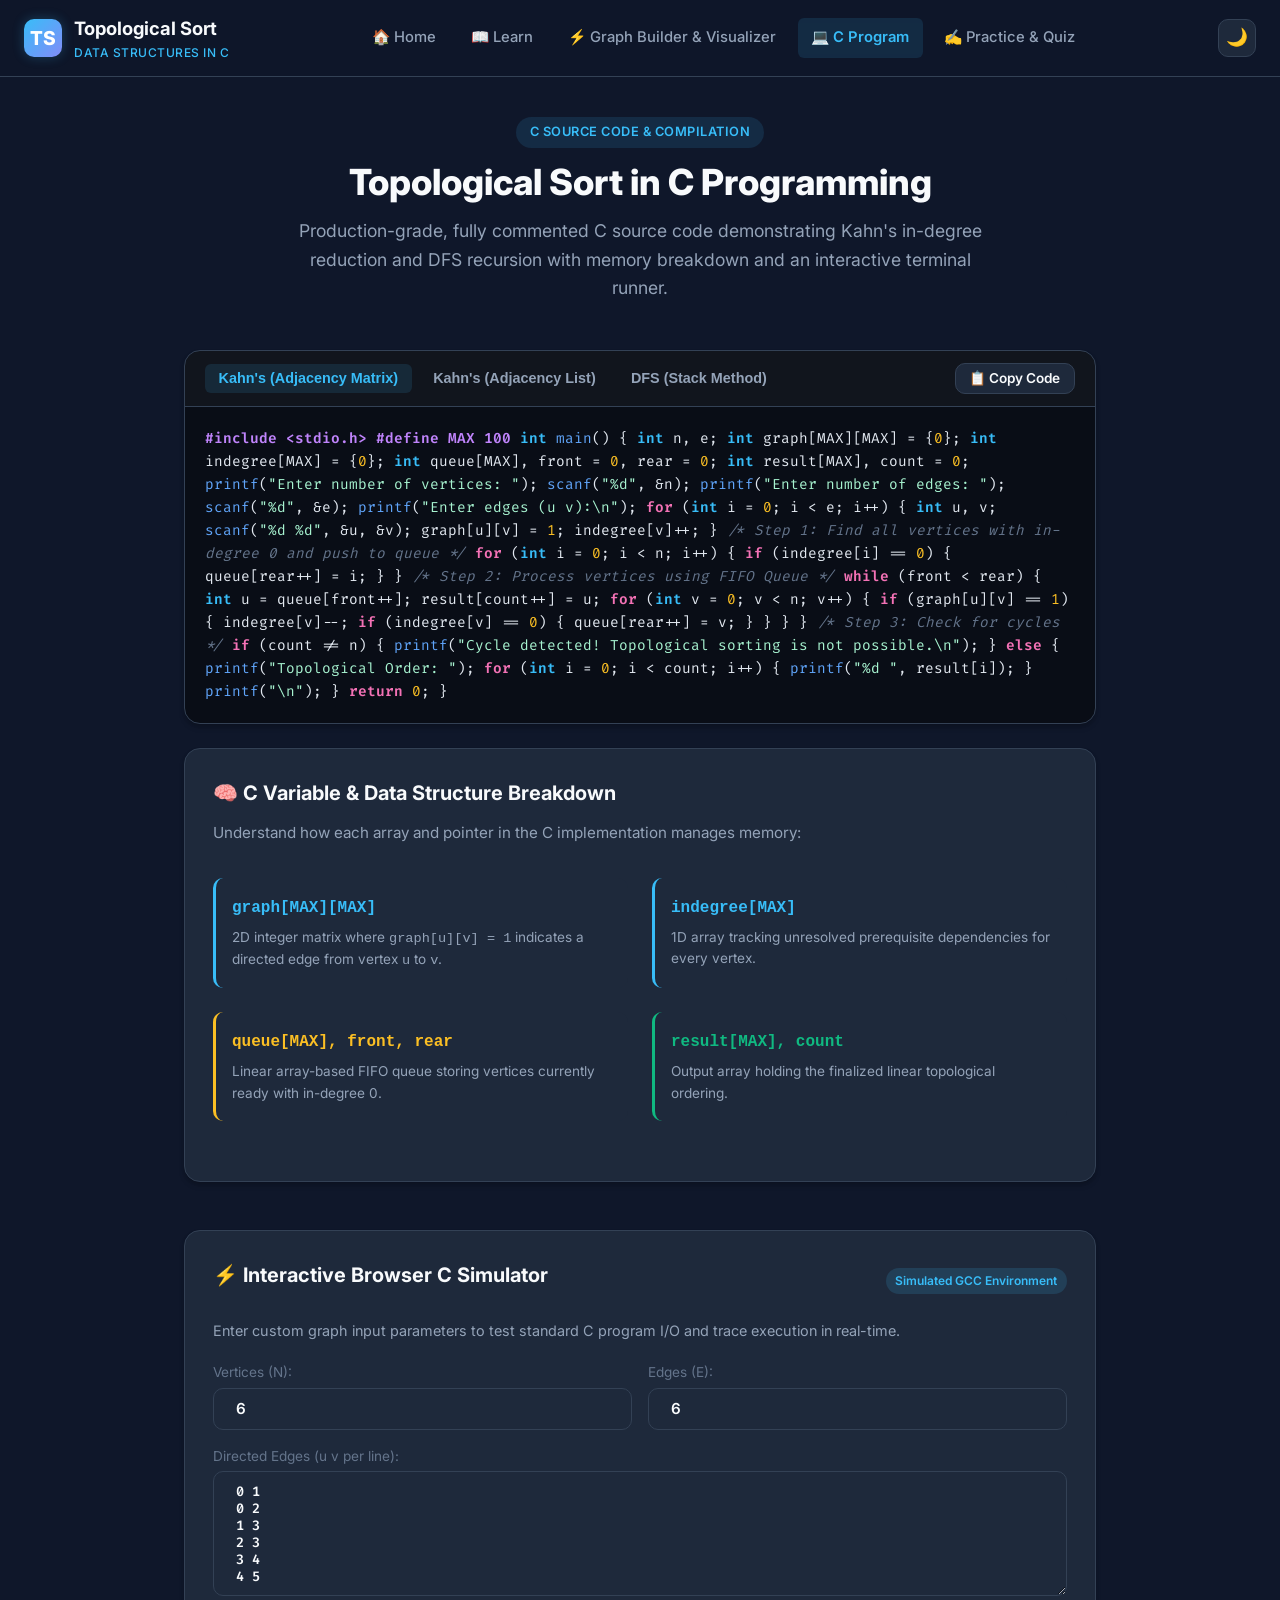
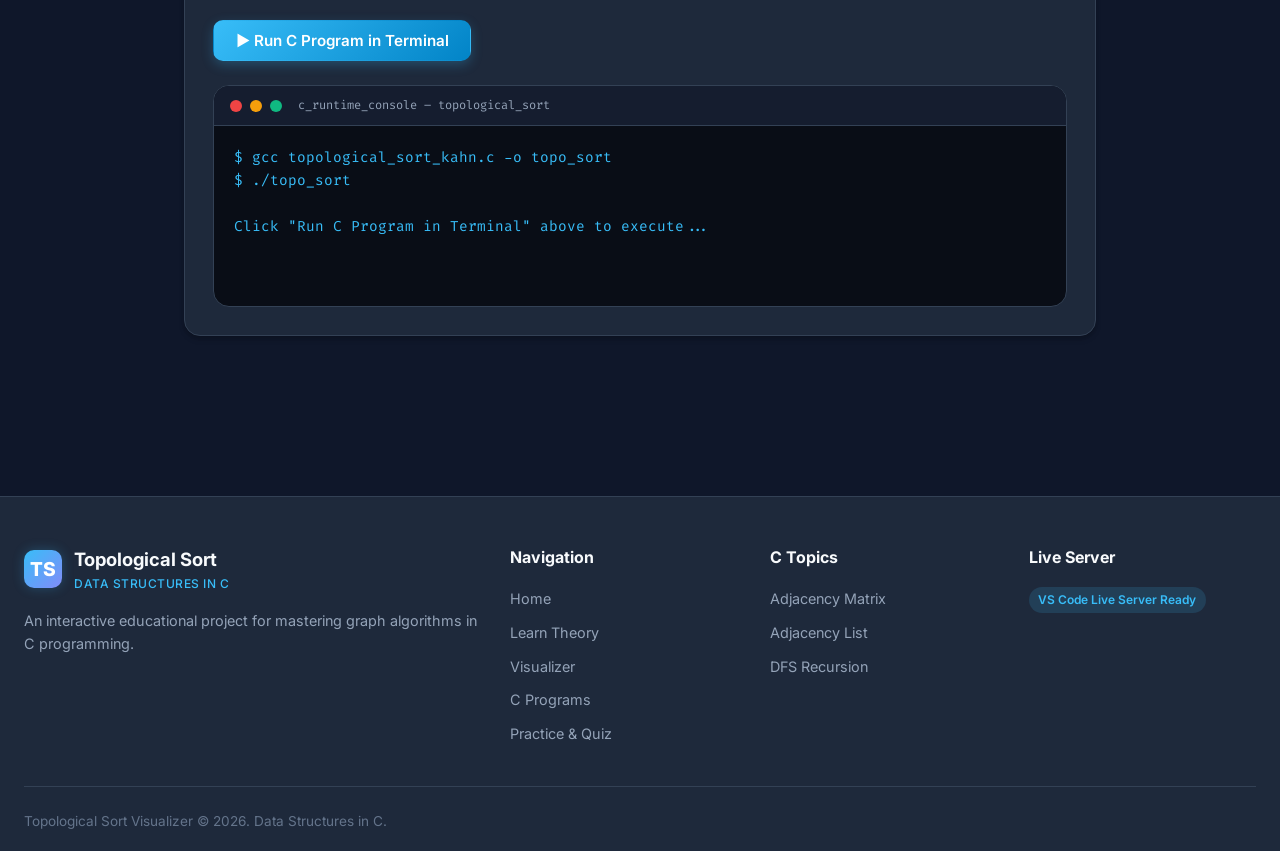
==== c-program.html @ bc1d7acd "Initial commit: Topological Sort Visualizer in C" ====
<!DOCTYPE html>
<html lang="en" data-theme="dark">
<head>
  <meta charset="UTF-8">
  <meta name="viewport" content="width=device-width, initial-scale=1.0">
  <title>C Program Implementations – Topological Sort in C</title>
  <meta name="description" content="Clean, well-commented C programs for Topological Sort using Adjacency Matrix, Adjacency List, and DFS methods with an interactive browser-based C simulator.">
  <link rel="stylesheet" href="css/style.css">
  <link rel="preconnect" href="https://fonts.googleapis.com">
  <link rel="preconnect" href="https://fonts.gstatic.com" crossorigin>
  <link href="https://fonts.googleapis.com/css2?family=Fira+Code:wght@400;600;700&family=Inter:wght@400;500;600;700;800;900&display=swap" rel="stylesheet">
</head>
<body>

  <!-- Navigation Bar -->
  <nav class="navbar">
    <div class="nav-container">
      <a href="index.html" class="brand">
        <div class="brand-icon">TS</div>
        <div class="brand-title">
          Topological Sort
          <span>Data Structures in C</span>
        </div>
      </a>

      <ul class="nav-menu">
        <li><a href="index.html" class="nav-link">🏠 Home</a></li>
        <li><a href="learn.html" class="nav-link">📖 Learn</a></li>
        <li><a href="visualizer.html" class="nav-link">⚡ Graph Builder & Visualizer</a></li>
        <li><a href="c-program.html" class="nav-link active">💻 C Program</a></li>
        <li><a href="practice.html" class="nav-link">✍️ Practice & Quiz</a></li>
      </ul>

      <div class="nav-actions">
        <button class="theme-toggle-btn" id="themeToggleBtn" title="Toggle Dark/Light Mode">
          <span id="themeIcon">🌙</span>
        </button>
        <button class="mobile-toggle" aria-label="Toggle Mobile Menu">☰</button>
      </div>
    </div>
  </nav>

  <main class="container-narrow">

    <!-- Page Header -->
    <div class="section-header">
      <span class="section-tag">C Source Code & Compilation</span>
      <h1 class="section-title">Topological Sort in C Programming</h1>
      <p class="section-subtitle">
        Production-grade, fully commented C source code demonstrating Kahn's in-degree reduction and DFS recursion with memory breakdown and an interactive terminal runner.
      </p>
    </div>

    <!-- Code Viewer Card -->
    <div class="code-container" id="cCodeViewer">
      <div class="code-header">
        <div style="display: flex; gap: 0.5rem;">
          <button class="code-tab-btn active" data-tab="tab-kahns-matrix">Kahn's (Adjacency Matrix)</button>
          <button class="code-tab-btn" data-tab="tab-kahns-list">Kahn's (Adjacency List)</button>
          <button class="code-tab-btn" data-tab="tab-dfs">DFS (Stack Method)</button>
        </div>
        <button class="btn btn-secondary btn-sm" id="btnCopyCode">📋 Copy Code</button>
      </div>

      <!-- Tab 1: Kahn's Algorithm Adjacency Matrix -->
      <div class="code-tab-panel code-body" id="tab-kahns-matrix">
<span class="c-preprocessor">#include &lt;stdio.h&gt;</span>

<span class="c-preprocessor">#define MAX 100</span>

<span class="c-type">int</span> <span class="c-func">main</span>()
{
    <span class="c-type">int</span> n, e;
    <span class="c-type">int</span> graph[MAX][MAX] = {<span class="c-number">0</span>};
    <span class="c-type">int</span> indegree[MAX] = {<span class="c-number">0</span>};
    <span class="c-type">int</span> queue[MAX], front = <span class="c-number">0</span>, rear = <span class="c-number">0</span>;
    <span class="c-type">int</span> result[MAX], count = <span class="c-number">0</span>;

    <span class="c-func">printf</span>(<span class="c-string">"Enter number of vertices: "</span>);
    <span class="c-func">scanf</span>(<span class="c-string">"%d"</span>, &amp;n);

    <span class="c-func">printf</span>(<span class="c-string">"Enter number of edges: "</span>);
    <span class="c-func">scanf</span>(<span class="c-string">"%d"</span>, &amp;e);

    <span class="c-func">printf</span>(<span class="c-string">"Enter edges (u v):\n"</span>);

    <span class="c-keyword">for</span> (<span class="c-type">int</span> i = <span class="c-number">0</span>; i &lt; e; i++)
    {
        <span class="c-type">int</span> u, v;
        <span class="c-func">scanf</span>(<span class="c-string">"%d %d"</span>, &amp;u, &amp;v);

        graph[u][v] = <span class="c-number">1</span>;
        indegree[v]++;
    }

    <span class="c-comment">/* Step 1: Find all vertices with in-degree 0 and push to queue */</span>
    <span class="c-keyword">for</span> (<span class="c-type">int</span> i = <span class="c-number">0</span>; i &lt; n; i++)
    {
        <span class="c-keyword">if</span> (indegree[i] == <span class="c-number">0</span>)
        {
            queue[rear++] = i;
        }
    }

    <span class="c-comment">/* Step 2: Process vertices using FIFO Queue */</span>
    <span class="c-keyword">while</span> (front &lt; rear)
    {
        <span class="c-type">int</span> u = queue[front++];
        result[count++] = u;

        <span class="c-keyword">for</span> (<span class="c-type">int</span> v = <span class="c-number">0</span>; v &lt; n; v++)
        {
            <span class="c-keyword">if</span> (graph[u][v] == <span class="c-number">1</span>)
            {
                indegree[v]--;

                <span class="c-keyword">if</span> (indegree[v] == <span class="c-number">0</span>)
                {
                    queue[rear++] = v;
                }
            }
        }
    }

    <span class="c-comment">/* Step 3: Check for cycles */</span>
    <span class="c-keyword">if</span> (count != n)
    {
        <span class="c-func">printf</span>(<span class="c-string">"Cycle detected! Topological sorting is not possible.\n"</span>);
    }
    <span class="c-keyword">else</span>
    {
        <span class="c-func">printf</span>(<span class="c-string">"Topological Order: "</span>);

        <span class="c-keyword">for</span> (<span class="c-type">int</span> i = <span class="c-number">0</span>; i &lt; count; i++)
        {
            <span class="c-func">printf</span>(<span class="c-string">"%d "</span>, result[i]);
        }

        <span class="c-func">printf</span>(<span class="c-string">"\n"</span>);
    }

    <span class="c-keyword">return</span> <span class="c-number">0</span>;
}
      </div>

      <!-- Tab 2: Kahn's Algorithm Adjacency List -->
      <div class="code-tab-panel code-body" id="tab-kahns-list" style="display: none;">
<span class="c-preprocessor">#include &lt;stdio.h&gt;</span>
<span class="c-preprocessor">#include &lt;stdlib.h&gt;</span>

<span class="c-keyword">struct</span> Node {
    <span class="c-type">int</span> dest;
    <span class="c-keyword">struct</span> Node* next;
};

<span class="c-keyword">struct</span> Graph {
    <span class="c-type">int</span> V;
    <span class="c-keyword">struct</span> Node** adjLists;
    <span class="c-type">int</span>* indegree;
};

<span class="c-keyword">struct</span> Node* <span class="c-func">createNode</span>(<span class="c-type">int</span> v) {
    <span class="c-keyword">struct</span> Node* newNode = <span class="c-func">malloc</span>(<span class="c-keyword">sizeof</span>(<span class="c-keyword">struct</span> Node));
    newNode-&gt;dest = v;
    newNode-&gt;next = NULL;
    <span class="c-keyword">return</span> newNode;
}

<span class="c-type">void</span> <span class="c-func">addEdge</span>(<span class="c-keyword">struct</span> Graph* graph, <span class="c-type">int</span> src, <span class="c-type">int</span> dest) {
    <span class="c-keyword">struct</span> Node* newNode = <span class="c-func">createNode</span>(dest);
    newNode-&gt;next = graph-&gt;adjLists[src];
    graph-&gt;adjLists[src] = newNode;
    graph-&gt;indegree[dest]++;
}

<span class="c-type">void</span> <span class="c-func">topologicalSort</span>(<span class="c-keyword">struct</span> Graph* graph) {
    <span class="c-type">int</span>* queue = <span class="c-func">malloc</span>(graph-&gt;V * <span class="c-keyword">sizeof</span>(<span class="c-type">int</span>));
    <span class="c-type">int</span>* result = <span class="c-func">malloc</span>(graph-&gt;V * <span class="c-keyword">sizeof</span>(<span class="c-type">int</span>));
    <span class="c-type">int</span> front = <span class="c-number">0</span>, rear = <span class="c-number">0</span>, count = <span class="c-number">0</span>;

    <span class="c-keyword">for</span> (<span class="c-type">int</span> i = <span class="c-number">0</span>; i &lt; graph-&gt;V; i++) {
        <span class="c-keyword">if</span> (graph-&gt;indegree[i] == <span class="c-number">0</span>) {
            queue[rear++] = i;
        }
    }

    <span class="c-keyword">while</span> (front &lt; rear) {
        <span class="c-type">int</span> u = queue[front++];
        result[count++] = u;

        <span class="c-keyword">struct</span> Node* temp = graph-&gt;adjLists[u];
        <span class="c-keyword">while</span> (temp) {
            <span class="c-type">int</span> v = temp-&gt;dest;
            graph-&gt;indegree[v]--;
            <span class="c-keyword">if</span> (graph-&gt;indegree[v] == <span class="c-number">0</span>) {
                queue[rear++] = v;
            }
            temp = temp-&gt;next;
        }
    }

    <span class="c-keyword">if</span> (count != graph-&gt;V) {
        <span class="c-func">printf</span>(<span class="c-string">"Cycle detected!\n"</span>);
    } <span class="c-keyword">else</span> {
        <span class="c-func">printf</span>(<span class="c-string">"Topological Order: "</span>);
        <span class="c-keyword">for</span> (<span class="c-type">int</span> i = <span class="c-number">0</span>; i &lt; count; i++) {
            <span class="c-func">printf</span>(<span class="c-string">"%d "</span>, result[i]);
        }
        <span class="c-func">printf</span>(<span class="c-string">"\n"</span>);
    }

    <span class="c-func">free</span>(queue);
    <span class="c-func">free</span>(result);
}
      </div>

      <!-- Tab 3: DFS Method -->
      <div class="code-tab-panel code-body" id="tab-dfs" style="display: none;">
<span class="c-preprocessor">#include &lt;stdio.h&gt;</span>
<span class="c-preprocessor">#include &lt;stdbool.h&gt;</span>

<span class="c-preprocessor">#define MAX 100</span>

<span class="c-type">int</span> graph[MAX][MAX] = {<span class="c-number">0</span>};
<span class="c-type">int</span> visited[MAX] = {<span class="c-number">0</span>}; <span class="c-comment">// 0: unvisited, 1: visiting, 2: visited</span>
<span class="c-type">int</span> stack[MAX], top = -<span class="c-number">1</span>;
<span class="c-type">bool</span> hasCycle = <span class="c-number">false</span>;

<span class="c-type">void</span> <span class="c-func">push</span>(<span class="c-type">int</span> v) {
    stack[++top] = v;
}

<span class="c-type">void</span> <span class="c-func">dfs</span>(<span class="c-type">int</span> u, <span class="c-type">int</span> n) {
    <span class="c-keyword">if</span> (hasCycle) <span class="c-keyword">return</span>;
    visited[u] = <span class="c-number">1</span>; <span class="c-comment">// Visiting (in call stack)</span>

    <span class="c-keyword">for</span> (<span class="c-type">int</span> v = <span class="c-number">0</span>; v &lt; n; v++) {
        <span class="c-keyword">if</span> (graph[u][v]) {
            <span class="c-keyword">if</span> (visited[v] == <span class="c-number">1</span>) {
                hasCycle = <span class="c-number">true</span>; <span class="c-comment">// Back-edge found!</span>
                <span class="c-keyword">return</span>;
            }
            <span class="c-keyword">if</span> (visited[v] == <span class="c-number">0</span>) {
                <span class="c-func">dfs</span>(v, n);
            }
        }
    }

    visited[u] = <span class="c-number">2</span>; <span class="c-comment">// Fully processed</span>
    <span class="c-func">push</span>(u);        <span class="c-comment">// Post-order push</span>
}

<span class="c-type">int</span> <span class="c-func">main</span>() {
    <span class="c-type">int</span> n = <span class="c-number">6</span>;
    <span class="c-comment">// Sample DAG edges</span>
    graph[<span class="c-number">0</span>][<span class="c-number">1</span>] = <span class="c-number">1</span>; graph[<span class="c-number">0</span>][<span class="c-number">2</span>] = <span class="c-number">1</span>;
    graph[<span class="c-number">1</span>][<span class="c-number">3</span>] = <span class="c-number">1</span>; graph[<span class="c-number">2</span>][<span class="c-number">3</span>] = <span class="c-number">1</span>;
    graph[<span class="c-number">3</span>][<span class="c-number">4</span>] = <span class="c-number">1</span>; graph[<span class="c-number">4</span>][<span class="c-number">5</span>] = <span class="c-number">1</span>;

    <span class="c-keyword">for</span> (<span class="c-type">int</span> i = <span class="c-number">0</span>; i &lt; n; i++) {
        <span class="c-keyword">if</span> (visited[i] == <span class="c-number">0</span>) {
            <span class="c-func">dfs</span>(i, n);
        }
    }

    <span class="c-keyword">if</span> (hasCycle) {
        <span class="c-func">printf</span>(<span class="c-string">"Cycle detected! Topological sort impossible.\n"</span>);
    } <span class="c-keyword">else</span> {
        <span class="c-func">printf</span>(<span class="c-string">"Topological Order: "</span>);
        <span class="c-keyword">while</span> (top &gt;= <span class="c-number">0</span>) {
            <span class="c-func">printf</span>(<span class="c-string">"%d "</span>, stack[top--]);
        }
        <span class="c-func">printf</span>(<span class="c-string">"\n"</span>);
    }
    <span class="c-keyword">return</span> <span class="c-number">0</span>;
}
      </div>
    </div>

    <!-- C Memory & Variable Breakdown -->
    <div class="card" style="margin-bottom: 3rem;">
      <h3 class="card-title">🧠 C Variable & Data Structure Breakdown</h3>
      <p style="color: var(--text-secondary); font-size: 0.95rem; margin-bottom: 1.25rem;">
        Understand how each array and pointer in the C implementation manages memory:
      </p>

      <div class="grid-2">
        <div style="background: var(--bg-secondary); padding: 1rem; border-radius: var(--radius-md); border-left: 3px solid var(--primary);">
          <code style="color: var(--primary); font-weight: bold;">graph[MAX][MAX]</code>
          <p style="font-size: 0.85rem; color: var(--text-secondary); margin-top: 0.35rem;">
            2D integer matrix where <code>graph[u][v] = 1</code> indicates a directed edge from vertex <code>u</code> to <code>v</code>.
          </p>
        </div>

        <div style="background: var(--bg-secondary); padding: 1rem; border-radius: var(--radius-md); border-left: 3px solid var(--primary);">
          <code style="color: var(--primary); font-weight: bold;">indegree[MAX]</code>
          <p style="font-size: 0.85rem; color: var(--text-secondary); margin-top: 0.35rem;">
            1D array tracking unresolved prerequisite dependencies for every vertex.
          </p>
        </div>

        <div style="background: var(--bg-secondary); padding: 1rem; border-radius: var(--radius-md); border-left: 3px solid var(--color-queue);">
          <code style="color: var(--color-queue); font-weight: bold;">queue[MAX], front, rear</code>
          <p style="font-size: 0.85rem; color: var(--text-secondary); margin-top: 0.35rem;">
            Linear array-based FIFO queue storing vertices currently ready with in-degree 0.
          </p>
        </div>

        <div style="background: var(--bg-secondary); padding: 1rem; border-radius: var(--radius-md); border-left: 3px solid var(--color-done);">
          <code style="color: var(--color-done); font-weight: bold;">result[MAX], count</code>
          <p style="font-size: 0.85rem; color: var(--text-secondary); margin-top: 0.35rem;">
            Output array holding the finalized linear topological ordering.
          </p>
        </div>
      </div>
    </div>

    <!-- Interactive Browser C Terminal Simulator -->
    <div class="card" style="margin-bottom: 3.5rem;">
      <div style="display: flex; align-items: center; justify-content: space-between; margin-bottom: 1rem;">
        <h3 class="card-title">⚡ Interactive Browser C Simulator</h3>
        <span class="badge badge-ready">Simulated GCC Environment</span>
      </div>
      <p style="color: var(--text-secondary); font-size: 0.9rem; margin-bottom: 1.25rem;">
        Enter custom graph input parameters to test standard C program I/O and trace execution in real-time.
      </p>

      <div style="display: grid; grid-template-columns: 1fr 1fr; gap: 1rem; margin-bottom: 1rem;">
        <div>
          <label style="font-size: 0.85rem; color: var(--text-muted); display: block; margin-bottom: 0.25rem;">Vertices (N):</label>
          <input type="number" id="simVertices" value="6" min="1" max="20" class="btn btn-secondary" style="width: 100%; text-align: left;">
        </div>
        <div>
          <label style="font-size: 0.85rem; color: var(--text-muted); display: block; margin-bottom: 0.25rem;">Edges (E):</label>
          <input type="number" id="simEdgesCount" value="6" min="0" max="40" class="btn btn-secondary" style="width: 100%; text-align: left;">
        </div>
      </div>

      <div style="margin-bottom: 1rem;">
        <label style="font-size: 0.85rem; color: var(--text-muted); display: block; margin-bottom: 0.25rem;">Directed Edges (u v per line):</label>
        <textarea id="simEdgesData" rows="6" class="btn btn-secondary" style="width: 100%; text-align: left; font-family: var(--font-mono); font-size: 0.85rem; resize: vertical;">0 1
0 2
1 3
2 3
3 4
4 5</textarea>
      </div>

      <button class="btn btn-primary" id="runTerminalBtn" style="margin-bottom: 1.5rem;">▶ Run C Program in Terminal</button>

      <!-- Simulated Terminal Box -->
      <div class="terminal-card">
        <div class="terminal-header">
          <div class="terminal-dot dot-red"></div>
          <div class="terminal-dot dot-yellow"></div>
          <div class="terminal-dot dot-green"></div>
          <span style="font-size: 0.75rem; color: #94a3b8; margin-left: 0.5rem;">c_runtime_console – topological_sort</span>
        </div>
        <div class="terminal-body" id="terminalOutput">$ gcc topological_sort_kahn.c -o topo_sort
$ ./topo_sort

Click "Run C Program in Terminal" above to execute...</div>
      </div>
    </div>

  </main>

  <!-- Footer -->
  <footer class="footer">
    <div class="footer-grid">
      <div class="footer-col">
        <div class="brand" style="margin-bottom: 1rem;">
          <div class="brand-icon">TS</div>
          <div class="brand-title">Topological Sort<span>Data Structures in C</span></div>
        </div>
        <p style="color: var(--text-secondary); font-size: 0.9rem;">An interactive educational project for mastering graph algorithms in C programming.</p>
      </div>
      <div class="footer-col">
        <h5>Navigation</h5>
        <ul class="footer-links">
          <li><a href="index.html">Home</a></li>
          <li><a href="learn.html">Learn Theory</a></li>
          <li><a href="visualizer.html">Visualizer</a></li>
          <li><a href="c-program.html">C Programs</a></li>
          <li><a href="practice.html">Practice & Quiz</a></li>
        </ul>
      </div>
      <div class="footer-col">
        <h5>C Topics</h5>
        <ul class="footer-links">
          <li><a href="#tab-kahns-matrix">Adjacency Matrix</a></li>
          <li><a href="#tab-kahns-list">Adjacency List</a></li>
          <li><a href="#tab-dfs">DFS Recursion</a></li>
        </ul>
      </div>
      <div class="footer-col">
        <h5>Live Server</h5>
        <span class="badge badge-ready">VS Code Live Server Ready</span>
      </div>
    </div>
    <div class="footer-bottom">
      <div>Topological Sort Visualizer &copy; 2026. Data Structures in C.</div>
    </div>
  </footer>

  <script src="js/main.js"></script>
</body>
</html>
---- css/style.css ----
/* ==========================================================================
   Topological Sort Visualizer - Data Structures in C
   Modern Educational Theme & Design System
   ========================================================================== */

:root {
  /* Color Palette - Light Theme (Default) */
  --bg-primary: #0f172a;
  --bg-secondary: #1e293b;
  --bg-card: #1e293b;
  --bg-card-hover: #283548;
  --bg-canvas: #0b1120;
  --bg-code: #090d16;
  --bg-table-row-alt: rgba(255, 255, 255, 0.02);
  
  --text-primary: #f8fafc;
  --text-secondary: #94a3b8;
  --text-muted: #64748b;
  --text-accent: #38bdf8;
  
  --border-color: #334155;
  --border-subtle: #1e293b;
  --border-focus: #38bdf8;
  
  --primary: #38bdf8;
  --primary-hover: #0ea5e9;
  --primary-glow: rgba(56, 189, 248, 0.25);
  
  --secondary: #818cf8;
  --secondary-hover: #6366f1;
  
  /* State Colors */
  --color-unvisited: #64748b;
  --color-ready: #38bdf8;       /* Indegree 0 */
  --color-queue: #fbbf24;       /* In Queue / Stack */
  --color-active: #f97316;      /* Currently Processing */
  --color-done: #10b981;        /* In Topological Order */
  --color-cycle: #ef4444;       /* Cycle Detected */
  
  --badge-bg: rgba(56, 189, 248, 0.12);
  --badge-text: #38bdf8;
  
  --radius-sm: 6px;
  --radius-md: 10px;
  --radius-lg: 16px;
  --radius-full: 9999px;
  
  --shadow-sm: 0 1px 2px 0 rgba(0, 0, 0, 0.05);
  --shadow-md: 0 4px 6px -1px rgba(0, 0, 0, 0.2), 0 2px 4px -1px rgba(0, 0, 0, 0.1);
  --shadow-lg: 0 10px 15px -3px rgba(0, 0, 0, 0.3), 0 4px 6px -2px rgba(0, 0, 0, 0.15);
  --shadow-glow: 0 0 20px rgba(56, 189, 248, 0.25);
  
  --font-sans: 'Inter', -apple-system, BlinkMacSystemFont, 'Segoe UI', Roboto, Oxygen, Ubuntu, Cantarell, sans-serif;
  --font-mono: 'Fira Code', 'Cascadia Code', 'Source Code Pro', Consolas, Courier, monospace;
  
  --transition: all 0.2s cubic-bezier(0.4, 0, 0.2, 1);
  --transition-smooth: all 0.35s cubic-bezier(0.16, 1, 0.3, 1);
}

/* Light Theme Override */
[data-theme="light"] {
  --bg-primary: #f8fafc;
  --bg-secondary: #ffffff;
  --bg-card: #ffffff;
  --bg-card-hover: #f1f5f9;
  --bg-canvas: #f1f5f9;
  --bg-code: #1e293b;
  --bg-table-row-alt: rgba(0, 0, 0, 0.02);
  
  --text-primary: #0f172a;
  --text-secondary: #475569;
  --text-muted: #94a3b8;
  --text-accent: #0284c7;
  
  --border-color: #e2e8f0;
  --border-subtle: #f1f5f9;
  --border-focus: #0284c7;
  
  --primary: #0284c7;
  --primary-hover: #0369a1;
  --primary-glow: rgba(2, 132, 199, 0.2);
  
  --badge-bg: rgba(2, 132, 199, 0.1);
  --badge-text: #0284c7;
  
  --shadow-md: 0 4px 6px -1px rgba(0, 0, 0, 0.06), 0 2px 4px -1px rgba(0, 0, 0, 0.03);
  --shadow-lg: 0 10px 15px -3px rgba(0, 0, 0, 0.08), 0 4px 6px -2px rgba(0, 0, 0, 0.04);
  --shadow-glow: 0 0 20px rgba(2, 132, 199, 0.15);
}

/* Base Reset */
*, *::before, *::after {
  box-sizing: border-box;
  margin: 0;
  padding: 0;
}

html {
  scroll-behavior: smooth;
  font-size: 16px;
}

body {
  font-family: var(--font-sans);
  background-color: var(--bg-primary);
  color: var(--text-primary);
  line-height: 1.6;
  min-height: 100vh;
  display: flex;
  flex-direction: column;
  overflow-x: hidden;
  transition: background-color 0.3s ease, color 0.3s ease;
}

/* ==========================================================================
   Navigation Bar
   ========================================================================== */

.navbar {
  position: sticky;
  top: 0;
  z-index: 1000;
  background-color: rgba(15, 23, 42, 0.85);
  backdrop-filter: blur(12px);
  -webkit-backdrop-filter: blur(12px);
  border-bottom: 1px solid var(--border-color);
  transition: var(--transition);
}

[data-theme="light"] .navbar {
  background-color: rgba(255, 255, 255, 0.85);
}

.nav-container {
  max-width: 1300px;
  margin: 0 auto;
  padding: 0.85rem 1.5rem;
  display: flex;
  align-items: center;
  justify-content: space-between;
}

.brand {
  display: flex;
  align-items: center;
  gap: 0.75rem;
  text-decoration: none;
  color: var(--text-primary);
  font-weight: 700;
  font-size: 1.15rem;
}

.brand-icon {
  width: 38px;
  height: 38px;
  background: linear-gradient(135deg, var(--primary), var(--secondary));
  border-radius: var(--radius-md);
  display: flex;
  align-items: center;
  justify-content: center;
  color: #fff;
  font-weight: 800;
  font-size: 1.2rem;
  box-shadow: 0 0 12px var(--primary-glow);
}

.brand-title span {
  display: block;
  font-size: 0.75rem;
  font-weight: 500;
  color: var(--primary);
  letter-spacing: 0.5px;
  text-transform: uppercase;
}

.nav-menu {
  display: flex;
  align-items: center;
  gap: 0.5rem;
  list-style: none;
}

.nav-link {
  text-decoration: none;
  color: var(--text-secondary);
  font-weight: 500;
  font-size: 0.925rem;
  padding: 0.5rem 0.85rem;
  border-radius: var(--radius-sm);
  transition: var(--transition);
  display: flex;
  align-items: center;
  gap: 0.4rem;
}

.nav-link:hover {
  color: var(--text-primary);
  background-color: rgba(255, 255, 255, 0.06);
}

[data-theme="light"] .nav-link:hover {
  background-color: rgba(0, 0, 0, 0.05);
}

.nav-link.active {
  color: var(--primary);
  background-color: var(--badge-bg);
  font-weight: 600;
}

.nav-actions {
  display: flex;
  align-items: center;
  gap: 0.75rem;
}

.theme-toggle-btn {
  background: var(--bg-card);
  border: 1px solid var(--border-color);
  color: var(--text-primary);
  cursor: pointer;
  padding: 0.5rem;
  border-radius: var(--radius-md);
  display: flex;
  align-items: center;
  justify-content: center;
  font-size: 1.1rem;
  transition: var(--transition);
  width: 38px;
  height: 38px;
}

.theme-toggle-btn:hover {
  border-color: var(--primary);
  color: var(--primary);
  transform: rotate(15deg);
}

.mobile-toggle {
  display: none;
  background: none;
  border: none;
  color: var(--text-primary);
  font-size: 1.5rem;
  cursor: pointer;
}

/* ==========================================================================
   Layout & Container Components
   ========================================================================== */

main {
  flex: 1;
}

.container {
  max-width: 1280px;
  margin: 0 auto;
  padding: 2.5rem 1.5rem;
}

.container-narrow {
  max-width: 960px;
  margin: 0 auto;
  padding: 2.5rem 1.5rem;
}

.container-fluid {
  max-width: 1500px;
  margin: 0 auto;
  padding: 1.5rem;
}

/* Headers */
.section-header {
  text-align: center;
  margin-bottom: 3rem;
}

.section-tag {
  display: inline-flex;
  align-items: center;
  gap: 0.4rem;
  padding: 0.35rem 0.85rem;
  border-radius: var(--radius-full);
  background-color: var(--badge-bg);
  color: var(--badge-text);
  font-size: 0.8rem;
  font-weight: 600;
  text-transform: uppercase;
  letter-spacing: 0.5px;
  margin-bottom: 0.75rem;
}

.section-title {
  font-size: 2.25rem;
  font-weight: 800;
  color: var(--text-primary);
  line-height: 1.25;
  margin-bottom: 0.75rem;
}

.section-subtitle {
  font-size: 1.1rem;
  color: var(--text-secondary);
  max-width: 700px;
  margin: 0 auto;
}

/* Cards & Panels */
.card {
  background-color: var(--bg-card);
  border: 1px solid var(--border-color);
  border-radius: var(--radius-lg);
  padding: 1.75rem;
  box-shadow: var(--shadow-md);
  transition: var(--transition);
}

.card:hover {
  border-color: rgba(56, 189, 248, 0.4);
  box-shadow: var(--shadow-lg);
}

.card-title {
  font-size: 1.25rem;
  font-weight: 700;
  margin-bottom: 0.75rem;
  color: var(--text-primary);
  display: flex;
  align-items: center;
  gap: 0.5rem;
}

.card-icon {
  font-size: 1.4rem;
  color: var(--primary);
}

/* Buttons */
.btn {
  display: inline-flex;
  align-items: center;
  justify-content: center;
  gap: 0.5rem;
  padding: 0.65rem 1.35rem;
  border-radius: var(--radius-md);
  font-size: 0.95rem;
  font-weight: 600;
  text-decoration: none;
  cursor: pointer;
  border: 1px solid transparent;
  transition: var(--transition);
  font-family: inherit;
}

.btn-primary {
  background: linear-gradient(135deg, var(--primary), #0284c7);
  color: #ffffff;
  box-shadow: 0 4px 12px var(--primary-glow);
}

.btn-primary:hover {
  background: linear-gradient(135deg, var(--primary-hover), #0369a1);
  transform: translateY(-1px);
  box-shadow: 0 6px 16px var(--primary-glow);
}

.btn-secondary {
  background: var(--bg-secondary);
  border-color: var(--border-color);
  color: var(--text-primary);
}

.btn-secondary:hover {
  background: var(--bg-card-hover);
  border-color: var(--primary);
  color: var(--primary);
}

.btn-outline {
  background: transparent;
  border-color: var(--primary);
  color: var(--primary);
}

.btn-outline:hover {
  background: var(--badge-bg);
}

.btn-danger {
  background: rgba(239, 68, 68, 0.15);
  border-color: rgba(239, 68, 68, 0.3);
  color: #ef4444;
}

.btn-danger:hover {
  background: #ef4444;
  color: #ffffff;
}

.btn-sm {
  padding: 0.4rem 0.85rem;
  font-size: 0.85rem;
}

.btn-lg {
  padding: 0.85rem 1.85rem;
  font-size: 1.05rem;
}

.btn:disabled {
  opacity: 0.45;
  cursor: not-allowed;
  transform: none !important;
}

/* Badges & Tags */
.badge {
  display: inline-flex;
  align-items: center;
  gap: 0.35rem;
  padding: 0.2rem 0.6rem;
  border-radius: var(--radius-full);
  font-size: 0.75rem;
  font-weight: 600;
}

.badge-ready { background: rgba(56, 189, 248, 0.15); color: var(--color-ready); }
.badge-queue { background: rgba(251, 191, 36, 0.15); color: var(--color-queue); }
.badge-active { background: rgba(249, 115, 22, 0.15); color: var(--color-active); }
.badge-done { background: rgba(16, 185, 129, 0.15); color: var(--color-done); }
.badge-cycle { background: rgba(239, 68, 68, 0.15); color: var(--color-cycle); }

/* ==========================================================================
   Home Page Styles
   ========================================================================== */

.hero-section {
  position: relative;
  padding: 4.5rem 1.5rem 3.5rem;
  background: radial-gradient(circle at 50% 10%, rgba(56, 189, 248, 0.12), transparent 60%);
  border-bottom: 1px solid var(--border-color);
  text-align: center;
}

.hero-content {
  max-width: 850px;
  margin: 0 auto;
}

.hero-title {
  font-size: 3.25rem;
  font-weight: 900;
  line-height: 1.15;
  margin-bottom: 1.25rem;
  letter-spacing: -0.5px;
}

.hero-title .gradient-text {
  background: linear-gradient(135deg, var(--primary), var(--secondary));
  -webkit-background-clip: text;
  -webkit-text-fill-color: transparent;
}

.hero-subtitle {
  font-size: 1.25rem;
  color: var(--text-secondary);
  line-height: 1.6;
  margin-bottom: 2rem;
}

.hero-cta {
  display: flex;
  flex-wrap: wrap;
  align-items: center;
  justify-content: center;
  gap: 1rem;
  margin-bottom: 3rem;
}

.hero-preview {
  background: var(--bg-card);
  border: 1px solid var(--border-color);
  border-radius: var(--radius-lg);
  padding: 1.5rem;
  box-shadow: var(--shadow-lg), var(--shadow-glow);
  max-width: 900px;
  margin: 0 auto;
}

/* Feature Grid */
.grid-3 {
  display: grid;
  grid-template-columns: repeat(auto-fit, minmax(320px, 1fr));
  gap: 1.5rem;
  margin: 2rem 0;
}

.grid-2 {
  display: grid;
  grid-template-columns: repeat(auto-fit, minmax(380px, 1fr));
  gap: 1.5rem;
  margin: 2rem 0;
}

.grid-4 {
  display: grid;
  grid-template-columns: repeat(auto-fit, minmax(240px, 1fr));
  gap: 1.25rem;
  margin: 2rem 0;
}

.concept-box {
  background: var(--bg-card);
  border: 1px solid var(--border-color);
  border-left: 4px solid var(--primary);
  border-radius: var(--radius-md);
  padding: 1.25rem 1.5rem;
  margin: 1.25rem 0;
}

.concept-box h4 {
  color: var(--primary);
  font-size: 1.05rem;
  margin-bottom: 0.4rem;
  display: flex;
  align-items: center;
  gap: 0.4rem;
}

.definition-quote {
  font-size: 1.15rem;
  font-weight: 500;
  color: var(--text-primary);
  background: rgba(56, 189, 248, 0.08);
  border-left: 4px solid var(--primary);
  padding: 1.25rem 1.5rem;
  border-radius: 0 var(--radius-md) var(--radius-md) 0;
  margin: 1.5rem 0;
  font-style: italic;
}

/* ==========================================================================
   Visualizer Workspace & Graph Builder
   ========================================================================== */

.visualizer-layout {
  display: grid;
  grid-template-columns: 320px 1fr;
  gap: 1.5rem;
  align-items: start;
}

.sidebar-panel {
  display: flex;
  flex-direction: column;
  gap: 1.25rem;
}

.main-visualizer {
  display: flex;
  flex-direction: column;
  gap: 1.25rem;
}

/* Graph Canvas Area */
.canvas-wrapper {
  position: relative;
  background-color: var(--bg-canvas);
  border: 1px solid var(--border-color);
  border-radius: var(--radius-lg);
  overflow: hidden;
  box-shadow: var(--shadow-md);
}

.canvas-toolbar {
  display: flex;
  align-items: center;
  justify-content: space-between;
  padding: 0.75rem 1.25rem;
  background: var(--bg-secondary);
  border-bottom: 1px solid var(--border-color);
  flex-wrap: wrap;
  gap: 0.75rem;
}

.toolbar-group {
  display: flex;
  align-items: center;
  gap: 0.5rem;
}

#graphSvg {
  width: 100%;
  height: 480px;
  display: block;
  cursor: crosshair;
  user-select: none;
}

/* SVG Elements */
.svg-edge {
  stroke: var(--border-color);
  stroke-width: 2.5px;
  fill: none;
  transition: stroke 0.3s ease, stroke-width 0.3s ease;
  cursor: pointer;
}

.svg-edge.highlighted {
  stroke: var(--primary);
  stroke-width: 3.5px;
}

.svg-edge.active {
  stroke: var(--color-active);
  stroke-width: 4px;
}

.svg-edge.done {
  stroke: var(--color-done);
  opacity: 0.4;
  stroke-dasharray: 4;
}

.svg-edge.cycle {
  stroke: var(--color-cycle);
  stroke-width: 3.5px;
}

.svg-node-group {
  cursor: grab;
  transition: transform 0.15s ease;
}

.svg-node-group:active {
  cursor: grabbing;
}

.svg-node-circle {
  fill: var(--bg-card);
  stroke: var(--color-unvisited);
  stroke-width: 3px;
  transition: fill 0.3s ease, stroke 0.3s ease, transform 0.2s ease;
  filter: drop-shadow(0 2px 5px rgba(0,0,0,0.3));
}

.svg-node-label {
  fill: var(--text-primary);
  font-family: var(--font-sans);
  font-size: 15px;
  font-weight: 700;
  text-anchor: middle;
  dominant-baseline: central;
  pointer-events: none;
}

.svg-indegree-badge {
  fill: var(--bg-primary);
  stroke: var(--border-color);
  stroke-width: 1.5px;
}

.svg-indegree-text {
  fill: var(--primary);
  font-family: var(--font-mono);
  font-size: 10px;
  font-weight: 700;
  text-anchor: middle;
  dominant-baseline: central;
  pointer-events: none;
}

/* Graph States */
.svg-node-group.state-ready .svg-node-circle {
  stroke: var(--color-ready);
  fill: rgba(56, 189, 248, 0.15);
}

.svg-node-group.state-queue .svg-node-circle {
  stroke: var(--color-queue);
  fill: rgba(251, 191, 36, 0.2);
}

.svg-node-group.state-active .svg-node-circle {
  stroke: var(--color-active);
  fill: rgba(249, 115, 22, 0.3);
  stroke-width: 4px;
}

.svg-node-group.state-done .svg-node-circle {
  stroke: var(--color-done);
  fill: rgba(16, 185, 129, 0.2);
}

.svg-node-group.state-cycle .svg-node-circle {
  stroke: var(--color-cycle);
  fill: rgba(239, 68, 68, 0.25);
  stroke-width: 4px;
}

/* Visualizer Controls Bar */
.control-bar {
  background: var(--bg-card);
  border: 1px solid var(--border-color);
  border-radius: var(--radius-lg);
  padding: 1rem 1.5rem;
  display: flex;
  align-items: center;
  justify-content: space-between;
  flex-wrap: wrap;
  gap: 1rem;
}

.playback-controls {
  display: flex;
  align-items: center;
  gap: 0.5rem;
}

.speed-control {
  display: flex;
  align-items: center;
  gap: 0.75rem;
  font-size: 0.875rem;
  color: var(--text-secondary);
}

.speed-slider {
  appearance: none;
  -webkit-appearance: none;
  width: 100px;
  height: 6px;
  background: var(--border-color);
  border-radius: var(--radius-full);
  outline: none;
}

.speed-slider::-webkit-slider-thumb {
  -webkit-appearance: none;
  width: 16px;
  height: 16px;
  border-radius: 50%;
  background: var(--primary);
  cursor: pointer;
  box-shadow: 0 0 6px var(--primary);
}

/* Step Log Box */
.step-log-card {
  background: var(--bg-card);
  border: 1px solid var(--border-color);
  border-radius: var(--radius-lg);
  padding: 1.25rem;
}

.step-indicator {
  display: flex;
  align-items: center;
  justify-content: space-between;
  margin-bottom: 0.75rem;
  padding-bottom: 0.5rem;
  border-bottom: 1px solid var(--border-color);
}

.step-badge {
  font-size: 0.85rem;
  font-weight: 700;
  color: var(--primary);
  background: var(--badge-bg);
  padding: 0.25rem 0.75rem;
  border-radius: var(--radius-full);
}

.step-message {
  font-size: 1rem;
  color: var(--text-primary);
  line-height: 1.5;
  min-height: 48px;
}

/* Data Structures Live Panel */
.ds-container {
  display: grid;
  grid-template-columns: 1fr 1fr;
  gap: 1rem;
}

.ds-box {
  background: var(--bg-card);
  border: 1px solid var(--border-color);
  border-radius: var(--radius-lg);
  padding: 1.25rem;
  display: flex;
  flex-direction: column;
}

.ds-header {
  display: flex;
  align-items: center;
  justify-content: space-between;
  margin-bottom: 1rem;
  font-size: 0.95rem;
  font-weight: 700;
  color: var(--text-primary);
}

/* Animated Queue Container */
.queue-strip {
  display: flex;
  align-items: center;
  gap: 0.5rem;
  padding: 0.75rem;
  background: var(--bg-code);
  border: 1px dashed var(--border-color);
  border-radius: var(--radius-md);
  min-height: 60px;
  overflow-x: auto;
}

.queue-node {
  min-width: 44px;
  height: 44px;
  background: rgba(251, 191, 36, 0.15);
  border: 2px solid var(--color-queue);
  color: var(--text-primary);
  border-radius: var(--radius-md);
  display: flex;
  align-items: center;
  justify-content: center;
  font-weight: 700;
  font-size: 1.1rem;
  animation: popIn 0.3s cubic-bezier(0.175, 0.885, 0.32, 1.275);
  position: relative;
}

.queue-node.front-ptr::after {
  content: 'FRONT';
  position: absolute;
  bottom: -18px;
  font-size: 8px;
  color: var(--primary);
  font-weight: 700;
  font-family: var(--font-mono);
}

.queue-empty-text {
  color: var(--text-muted);
  font-size: 0.85rem;
  font-style: italic;
  margin: auto;
}

/* Topological Order Output Bar */
.result-strip {
  display: flex;
  align-items: center;
  gap: 0.5rem;
  padding: 1rem;
  background: var(--bg-card);
  border: 1px solid var(--border-color);
  border-radius: var(--radius-lg);
  overflow-x: auto;
  min-height: 70px;
}

.result-item {
  display: flex;
  align-items: center;
  gap: 0.5rem;
  animation: slideInRight 0.3s ease;
}

.result-badge {
  padding: 0.5rem 1rem;
  background: rgba(16, 185, 129, 0.15);
  border: 2px solid var(--color-done);
  color: var(--text-primary);
  border-radius: var(--radius-md);
  font-weight: 700;
  font-size: 1.1rem;
}

.result-arrow {
  color: var(--primary);
  font-size: 1.25rem;
  font-weight: bold;
}

/* Tables */
.table-responsive {
  overflow-x: auto;
  border-radius: var(--radius-md);
  border: 1px solid var(--border-color);
}

.data-table {
  width: 100%;
  border-collapse: collapse;
  text-align: left;
  font-size: 0.9rem;
}

.data-table th {
  background: var(--bg-secondary);
  color: var(--text-primary);
  padding: 0.75rem 1rem;
  font-weight: 600;
  border-bottom: 1px solid var(--border-color);
}

.data-table td {
  padding: 0.65rem 1rem;
  border-bottom: 1px solid var(--border-subtle);
  color: var(--text-secondary);
}

.data-table tr:last-child td {
  border-bottom: none;
}

.data-table tr:hover {
  background: var(--bg-table-row-alt);
}

.data-table tr.active-row {
  background: rgba(56, 189, 248, 0.1);
}

/* Status / Correctness Report Box */
.report-card {
  background: var(--bg-card);
  border: 1px solid var(--border-color);
  border-radius: var(--radius-lg);
  padding: 1.5rem;
  box-shadow: var(--shadow-md);
}

.report-grid {
  display: grid;
  grid-template-columns: repeat(auto-fit, minmax(180px, 1fr));
  gap: 1rem;
  margin-top: 1rem;
}

.report-item {
  background: var(--bg-secondary);
  border-radius: var(--radius-md);
  padding: 0.85rem 1rem;
  border: 1px solid var(--border-color);
}

.report-label {
  font-size: 0.75rem;
  color: var(--text-muted);
  text-transform: uppercase;
  letter-spacing: 0.5px;
  margin-bottom: 0.25rem;
}

.report-value {
  font-size: 1.1rem;
  font-weight: 700;
  color: var(--text-primary);
}

/* ==========================================================================
   C Program Section & Code Highlighting
   ========================================================================== */

.code-container {
  background: var(--bg-code);
  border: 1px solid var(--border-color);
  border-radius: var(--radius-lg);
  overflow: hidden;
  box-shadow: var(--shadow-md);
  margin: 1.5rem 0;
}

.code-header {
  display: flex;
  align-items: center;
  justify-content: space-between;
  padding: 0.75rem 1.25rem;
  background: rgba(255, 255, 255, 0.03);
  border-bottom: 1px solid var(--border-color);
}

.code-tab-btn {
  background: none;
  border: none;
  color: var(--text-secondary);
  font-size: 0.9rem;
  font-weight: 600;
  padding: 0.4rem 0.85rem;
  border-radius: var(--radius-sm);
  cursor: pointer;
  transition: var(--transition);
}

.code-tab-btn.active {
  color: var(--primary);
  background: var(--badge-bg);
}

.code-body {
  font-family: var(--font-mono);
  font-size: 0.9rem;
  line-height: 1.6;
  overflow-x: auto;
  padding: 1.25rem;
  color: #e2e8f0;
}

.code-line {
  display: flex;
  padding: 0.15rem 0.5rem;
  border-radius: 4px;
  transition: background 0.2s ease;
}

.code-line:hover {
  background: rgba(255, 255, 255, 0.05);
}

.code-line.active-line {
  background: rgba(56, 189, 248, 0.2);
  border-left: 3px solid var(--primary);
}

.line-num {
  width: 40px;
  color: var(--text-muted);
  user-select: none;
  text-align: right;
  padding-right: 1.25rem;
  opacity: 0.6;
}

.line-content {
  flex: 1;
  white-space: pre;
}

/* Syntax Token Colors */
.c-keyword { color: #f472b6; font-weight: 600; }
.c-type { color: #38bdf8; font-weight: 600; }
.c-preprocessor { color: #c084fc; font-weight: 600; }
.c-string { color: #a7f3d0; }
.c-number { color: #fbbf24; }
.c-comment { color: #64748b; font-style: italic; }
.c-func { color: #60a5fa; }
.c-operator { color: #f43f5e; }

/* Interactive C Terminal Simulator */
.terminal-card {
  background: #090d16;
  border: 1px solid var(--border-color);
  border-radius: var(--radius-lg);
  overflow: hidden;
  font-family: var(--font-mono);
}

.terminal-header {
  background: #151d2f;
  padding: 0.6rem 1rem;
  display: flex;
  align-items: center;
  gap: 0.5rem;
  border-bottom: 1px solid var(--border-color);
}

.terminal-dot {
  width: 12px;
  height: 12px;
  border-radius: 50%;
}
.dot-red { background: #ef4444; }
.dot-yellow { background: #f59e0b; }
.dot-green { background: #10b981; }

.terminal-body {
  padding: 1.25rem;
  color: #38bdf8;
  font-size: 0.9rem;
  min-height: 180px;
  max-height: 320px;
  overflow-y: auto;
  white-space: pre-wrap;
}

/* ==========================================================================
   Practice & Quiz Page
   ========================================================================== */

.quiz-card {
  background: var(--bg-card);
  border: 1px solid var(--border-color);
  border-radius: var(--radius-lg);
  padding: 2rem;
  margin-bottom: 2rem;
}

.question-text {
  font-size: 1.15rem;
  font-weight: 600;
  color: var(--text-primary);
  margin-bottom: 1.25rem;
}

.options-grid {
  display: flex;
  flex-direction: column;
  gap: 0.75rem;
}

.option-label {
  display: flex;
  align-items: center;
  gap: 0.85rem;
  padding: 0.85rem 1.25rem;
  background: var(--bg-secondary);
  border: 1px solid var(--border-color);
  border-radius: var(--radius-md);
  cursor: pointer;
  transition: var(--transition);
  font-size: 0.95rem;
}

.option-label:hover {
  border-color: var(--primary);
  background: var(--bg-card-hover);
}

.option-label.correct {
  border-color: var(--color-done);
  background: rgba(16, 185, 129, 0.15);
  color: var(--text-primary);
}

.option-label.incorrect {
  border-color: var(--color-cycle);
  background: rgba(239, 68, 68, 0.15);
  color: var(--text-primary);
}

.explanation-box {
  margin-top: 1rem;
  padding: 1rem;
  border-radius: var(--radius-md);
  font-size: 0.9rem;
  line-height: 1.5;
  display: none;
}

.explanation-box.show {
  display: block;
}

.accordion-item {
  border: 1px solid var(--border-color);
  border-radius: var(--radius-md);
  margin-bottom: 0.75rem;
  overflow: hidden;
}

.accordion-header {
  width: 100%;
  padding: 1rem 1.25rem;
  background: var(--bg-card);
  border: none;
  text-align: left;
  font-size: 1.05rem;
  font-weight: 600;
  color: var(--text-primary);
  cursor: pointer;
  display: flex;
  align-items: center;
  justify-content: space-between;
}

.accordion-header:hover {
  background: var(--bg-secondary);
}

.accordion-content {
  padding: 1.25rem;
  background: var(--bg-secondary);
  border-top: 1px solid var(--border-color);
  font-size: 0.95rem;
  color: var(--text-secondary);
  display: none;
}

.accordion-content.show {
  display: block;
}

/* ==========================================================================
   Footer
   ========================================================================== */

.footer {
  background: var(--bg-secondary);
  border-top: 1px solid var(--border-color);
  padding: 3rem 1.5rem 1.5rem;
  margin-top: 4rem;
}

.footer-grid {
  display: grid;
  grid-template-columns: 2fr 1fr 1fr 1fr;
  gap: 2rem;
  max-width: 1280px;
  margin: 0 auto 2.5rem;
}

.footer-col h5 {
  font-size: 1rem;
  font-weight: 700;
  color: var(--text-primary);
  margin-bottom: 1rem;
}

.footer-links {
  list-style: none;
  display: flex;
  flex-direction: column;
  gap: 0.5rem;
}

.footer-links a {
  color: var(--text-secondary);
  text-decoration: none;
  font-size: 0.9rem;
  transition: var(--transition);
}

.footer-links a:hover {
  color: var(--primary);
}

.footer-bottom {
  max-width: 1280px;
  margin: 0 auto;
  padding-top: 1.5rem;
  border-top: 1px solid var(--border-color);
  display: flex;
  align-items: center;
  justify-content: space-between;
  font-size: 0.85rem;
  color: var(--text-muted);
  flex-wrap: wrap;
  gap: 1rem;
}

/* ==========================================================================
   Animations & Responsive Media Queries
   ========================================================================== */

@keyframes popIn {
  0% { transform: scale(0.6); opacity: 0; }
  100% { transform: scale(1); opacity: 1; }
}

@keyframes slideInRight {
  0% { transform: translateX(20px); opacity: 0; }
  100% { transform: translateX(0); opacity: 1; }
}

@keyframes pulseGlow {
  0%, 100% { filter: drop-shadow(0 0 6px rgba(56, 189, 248, 0.4)); }
  50% { filter: drop-shadow(0 0 16px rgba(56, 189, 248, 0.8)); }
}

@media (max-width: 1024px) {
  .visualizer-layout {
    grid-template-columns: 1fr;
  }
  .footer-grid {
    grid-template-columns: 1fr 1fr;
  }
}

@media (max-width: 768px) {
  .nav-menu {
    position: fixed;
    top: 60px;
    left: -100%;
    width: 100%;
    height: calc(100vh - 60px);
    background: var(--bg-primary);
    flex-direction: column;
    align-items: flex-start;
    padding: 2rem 1.5rem;
    transition: left 0.3s ease;
    border-right: 1px solid var(--border-color);
  }
  
  .nav-menu.open {
    left: 0;
  }
  
  .mobile-toggle {
    display: block;
  }
  
  .hero-title {
    font-size: 2.25rem;
  }
  
  .ds-container {
    grid-template-columns: 1fr;
  }
  
  .footer-grid {
    grid-template-columns: 1fr;
  }
}
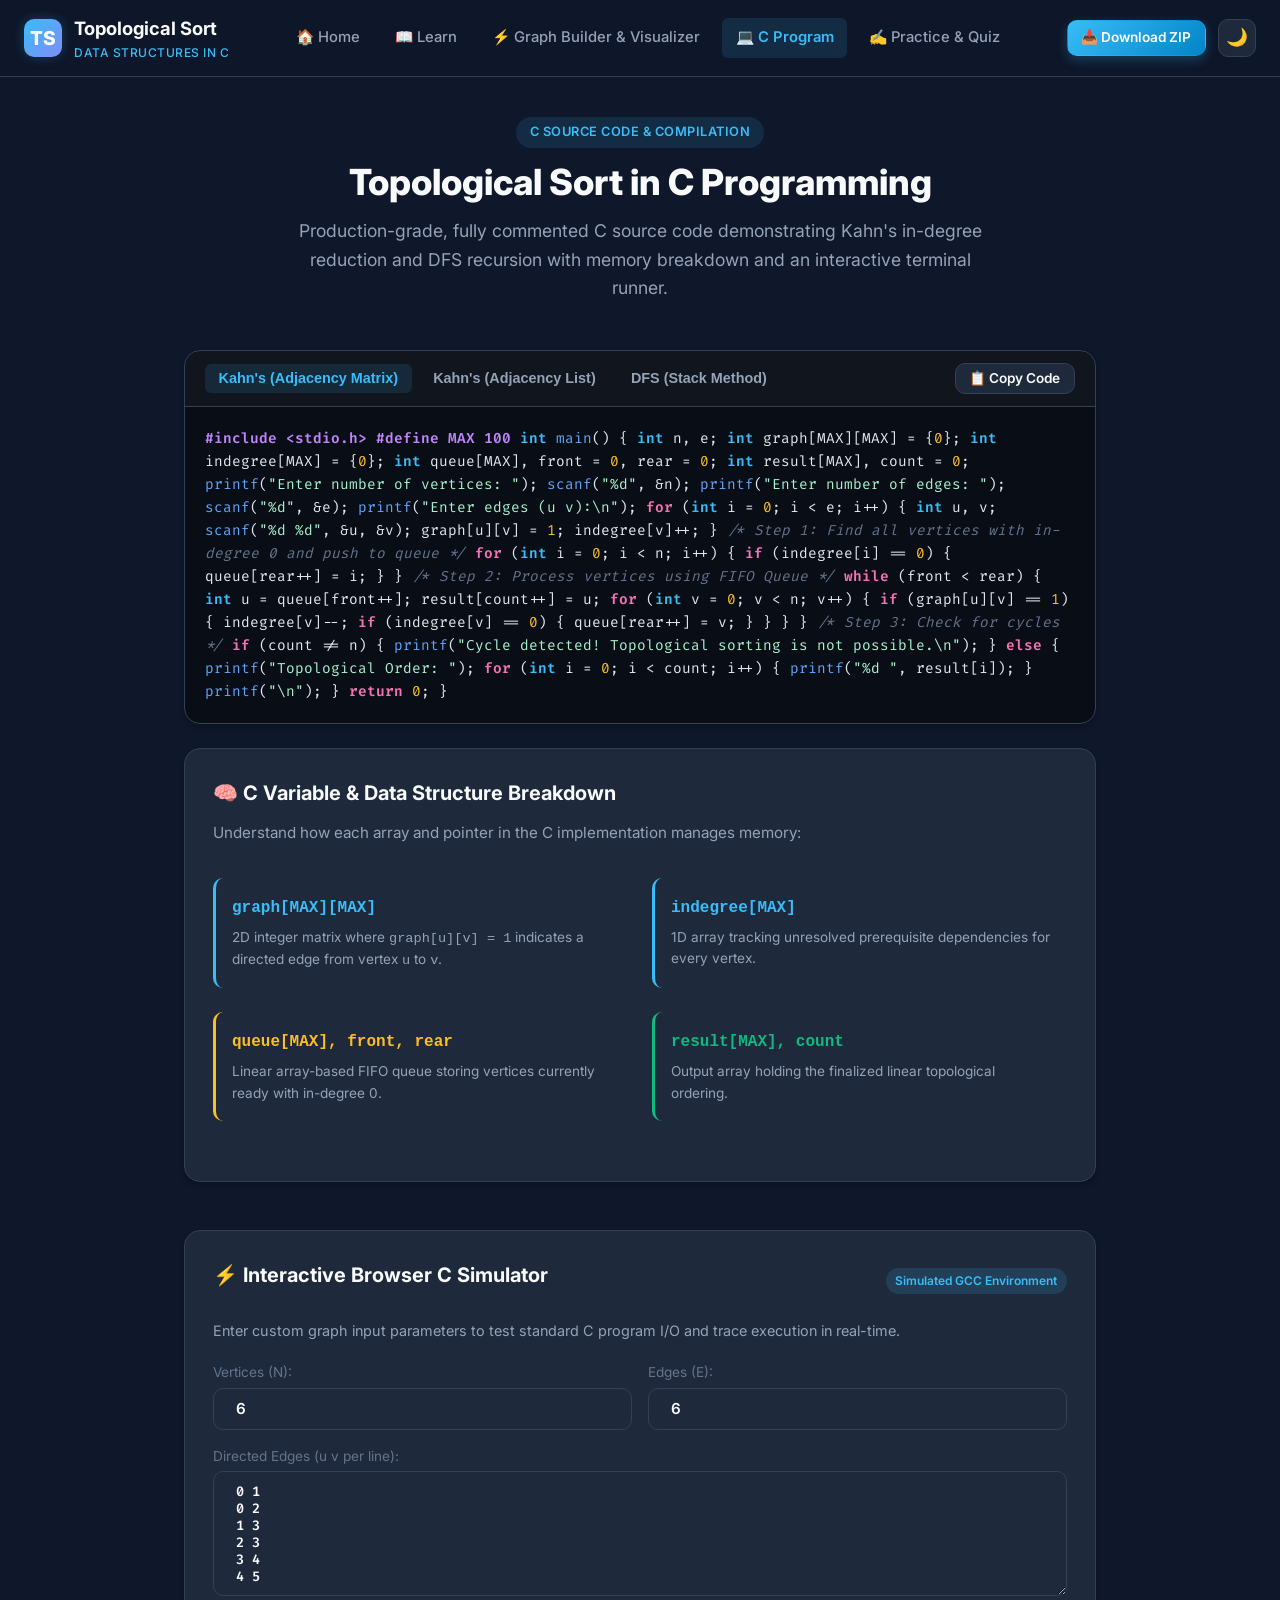
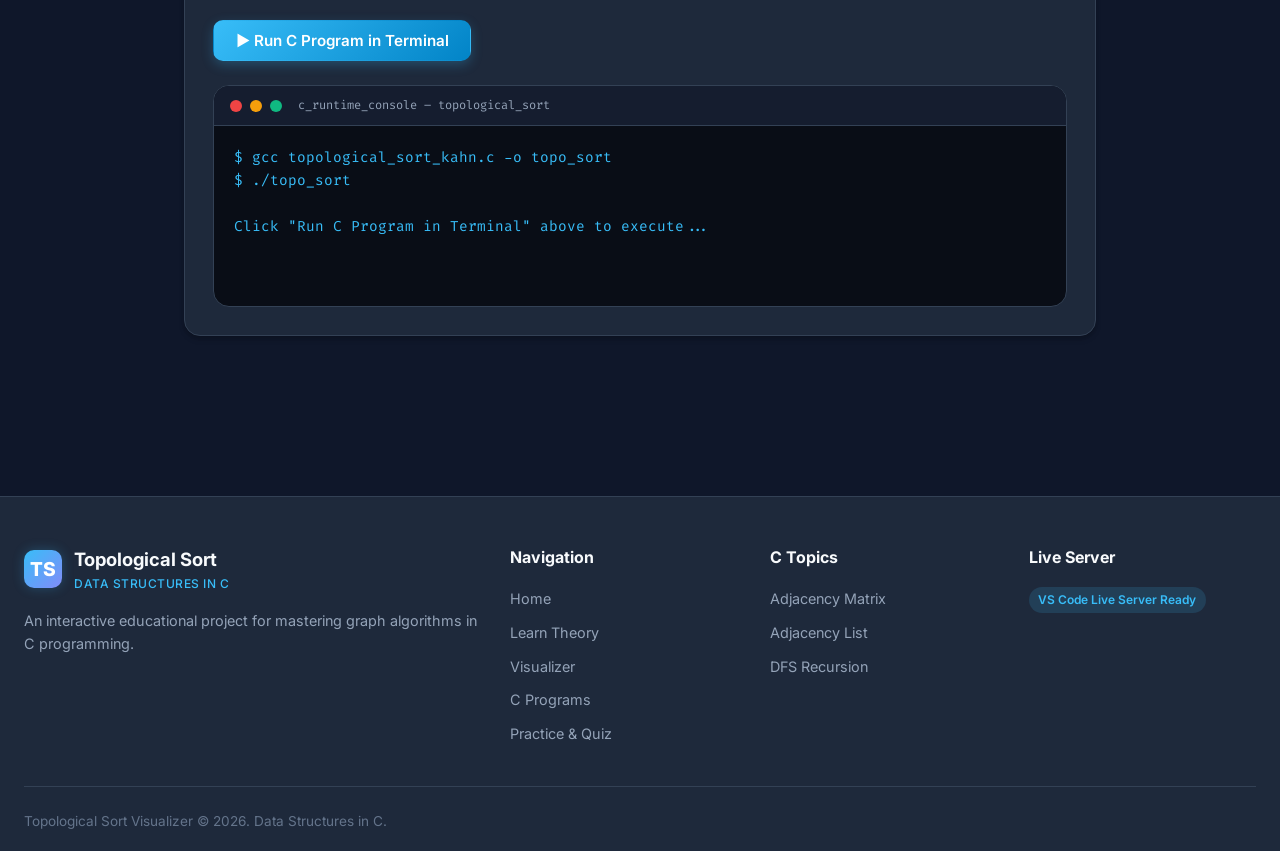
==== commit 6998c290: "Add Run_In_Browser.bat launcher and navbar download button" ====
--- a/c-program.html
+++ b/c-program.html
@@ -32,6 +32,7 @@
       </ul>
 
       <div class="nav-actions">
+        <a href="topological-sort-c.zip" download="topological-sort-c.zip" class="btn btn-primary btn-sm" title="Download Complete Offline ZIP Project" style="text-decoration: none;">📥 Download ZIP</a>
         <button class="theme-toggle-btn" id="themeToggleBtn" title="Toggle Dark/Light Mode">
           <span id="themeIcon">🌙</span>
         </button>
